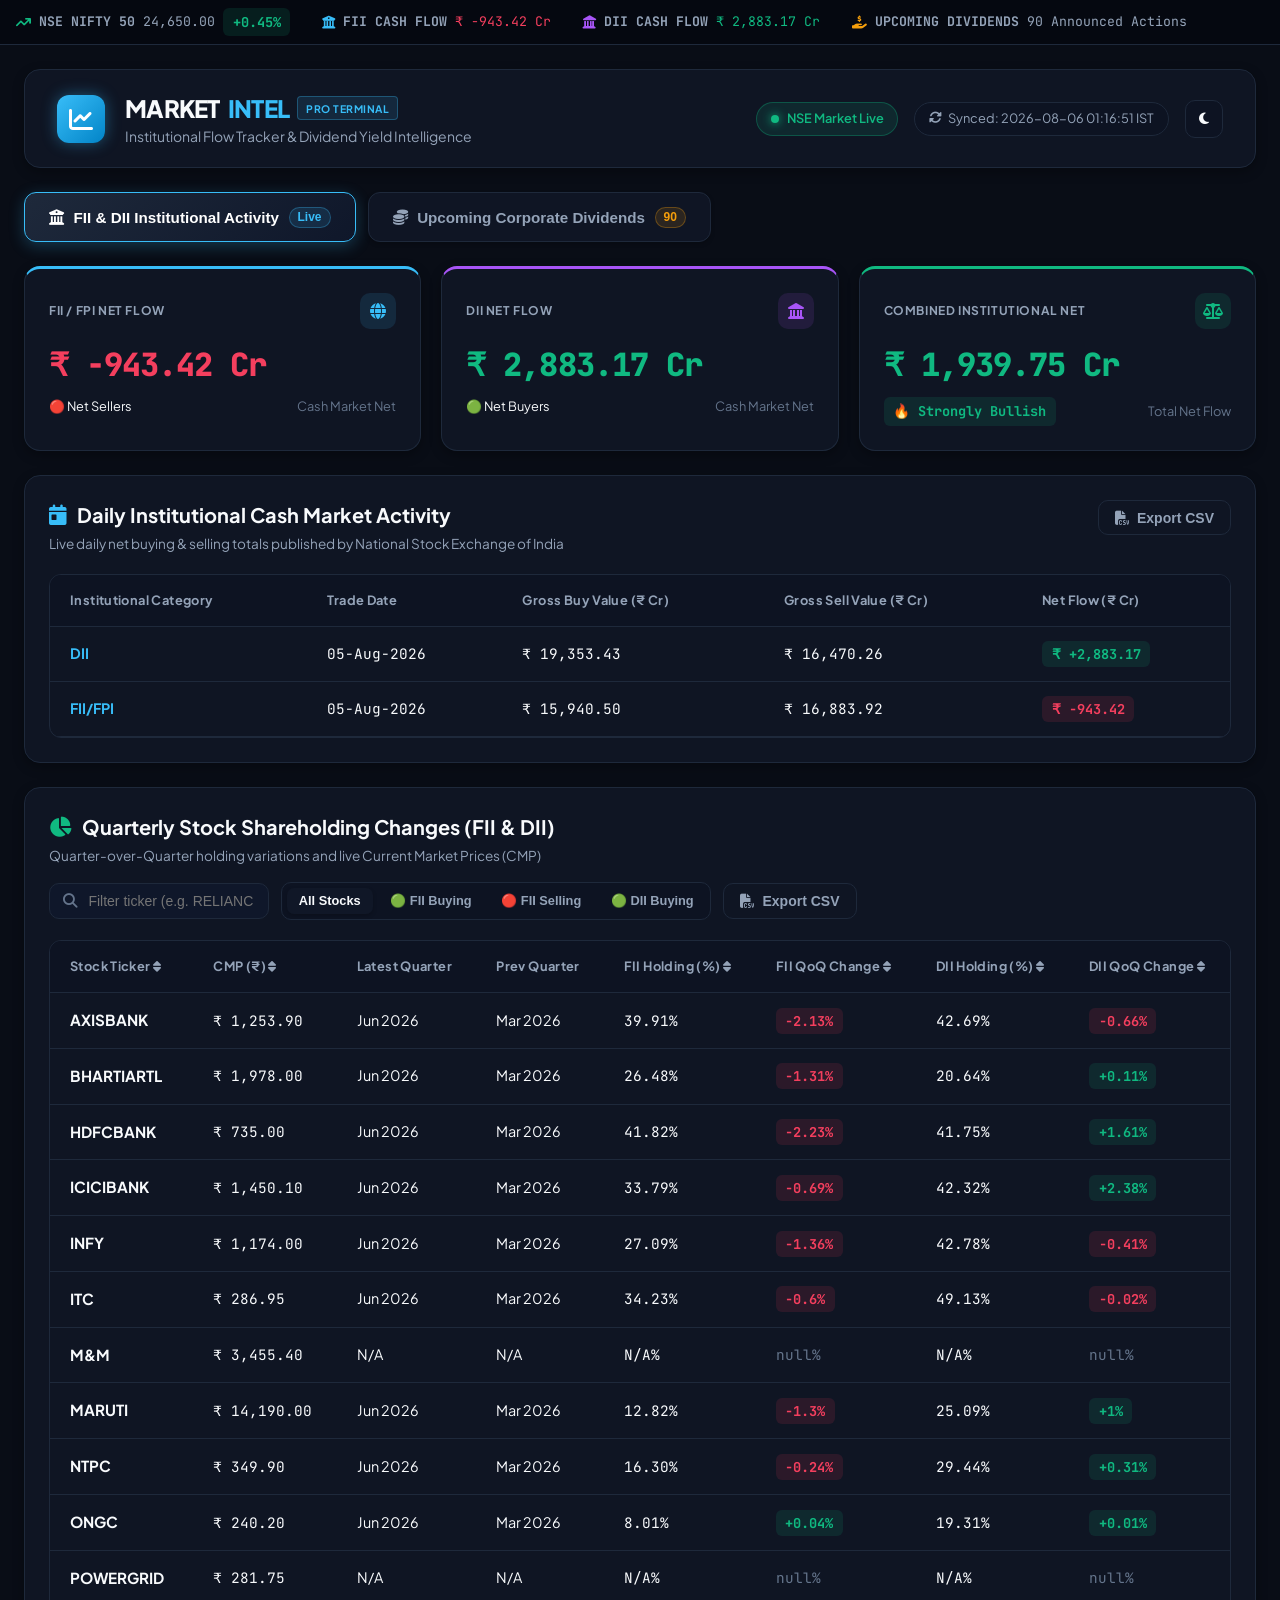
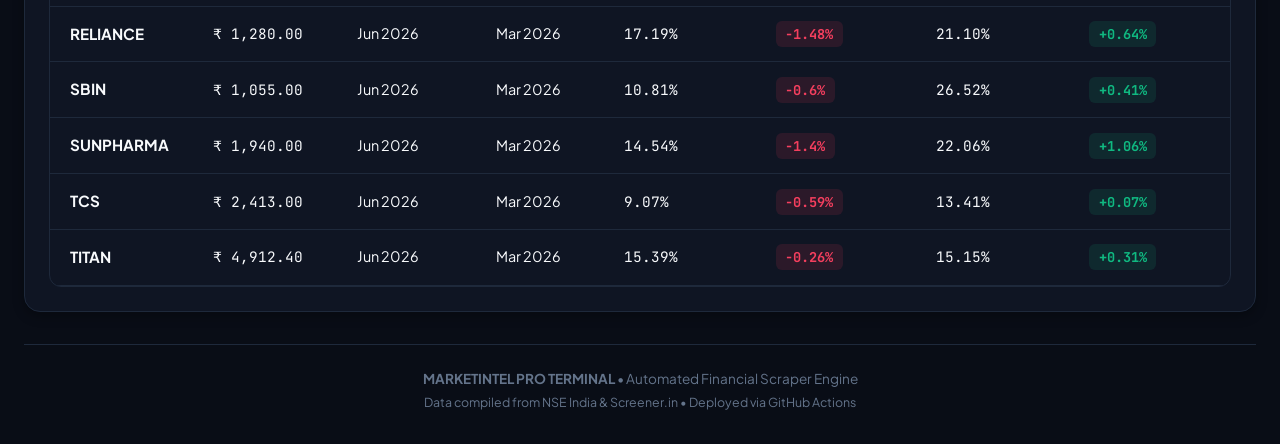
==== index.html @ 1857e396 "Initial commit: Indian Market Financial Intelligence Framework" ====
<!DOCTYPE html>
<html lang="en" data-theme="dark">
<head>
  <meta charset="UTF-8">
  <meta name="viewport" content="width=device-width, initial-scale=1.0">
  <title>Indian Market Intelligence | Professional Institutional & Dividend Terminal</title>
  <meta name="description" content="Institutional Market Flow (FII/DII) & Corporate Dividend Intelligence Platform for Indian Equities (NSE).">
  
  <link rel="preconnect" href="https://fonts.googleapis.com">
  <link rel="preconnect" href="https://fonts.gstatic.com" crossorigin>
  <link href="https://fonts.googleapis.com/css2?family=JetBrains+Mono:wght@400;500;600;700&family=Plus+Jakarta+Sans:wght@400;500;600;700;800&display=swap" rel="stylesheet">
  <link rel="stylesheet" href="https://cdnjs.cloudflare.com/ajax/libs/font-awesome/6.5.1/css/all.min.css">
  <link rel="stylesheet" href="styles.css">
</head>
<body>
  <div class="app-shell">
    <div class="ticker-bar">
      <div class="ticker-content" id="ticker-marquee">
        <span class="ticker-item"><i class="fa-solid fa-arrow-trend-up text-emerald"></i> <strong>NSE NIFTY 50</strong> 24,650.00 <span class="badge-emerald">+0.45%</span></span>
        <span class="ticker-item"><i class="fa-solid fa-building-columns text-cyan"></i> <strong>FII CASH FLOW</strong> <span id="ticker-fii">Loading...</span></span>
        <span class="ticker-item"><i class="fa-solid fa-landmark text-purple"></i> <strong>DII CASH FLOW</strong> <span id="ticker-dii">Loading...</span></span>
        <span class="ticker-item"><i class="fa-solid fa-hand-holding-dollar text-amber"></i> <strong>UPCOMING DIVIDENDS</strong> <span id="ticker-div">Loading...</span></span>
      </div>
    </div>

    <header class="main-header">
      <div class="brand-section">
        <div class="brand-logo">
          <i class="fa-solid fa-chart-line"></i>
        </div>
        <div>
          <div class="brand-title">
            MARKET<span>INTEL</span>
            <span class="pro-tag">PRO TERMINAL</span>
          </div>
          <p class="brand-sub">Institutional Flow Tracker & Dividend Yield Intelligence</p>
        </div>
      </div>

      <div class="header-actions">
        <div class="status-indicator">
          <span class="pulse-dot"></span>
          <span id="market-status-text">NSE Market Live</span>
        </div>
        <div class="last-sync" id="last-sync-badge">
          <i class="fa-solid fa-rotate"></i> <span id="last-updated">Updating...</span>
        </div>
        <button class="theme-toggle-btn" onclick="toggleTheme()" title="Toggle Dark/Light Mode">
          <i class="fa-solid fa-moon" id="theme-icon"></i>
        </button>
      </div>
    </header>

    <nav class="nav-tabs">
      <button class="tab-btn active" id="tab-fii-btn" onclick="switchTab('fii')">
        <i class="fa-solid fa-building-columns"></i>
        <span>FII & DII Institutional Activity</span>
        <span class="tab-badge" id="fii-count-badge">Live</span>
      </button>
      <button class="tab-btn" id="tab-div-btn" onclick="switchTab('dividends')">
        <i class="fa-solid fa-coins"></i>
        <span>Upcoming Corporate Dividends</span>
        <span class="tab-badge badge-amber" id="div-count-badge">0</span>
      </button>
    </nav>

    <main id="tab-fii" class="tab-pane active">
      <section class="metrics-row">
        <div class="pro-card metric-card border-cyan">
          <div class="metric-head">
            <span class="metric-label">FII / FPI NET FLOW</span>
            <div class="icon-circle icon-cyan"><i class="fa-solid fa-globe"></i></div>
          </div>
          <div class="metric-amount" id="fii-net-val">₹ 0.00 Cr</div>
          <div class="metric-footer">
            <span class="sentiment-tag" id="fii-sentiment">Analyzing...</span>
            <span class="text-muted">Cash Market Net</span>
          </div>
        </div>

        <div class="pro-card metric-card border-purple">
          <div class="metric-head">
            <span class="metric-label">DII NET FLOW</span>
            <div class="icon-circle icon-purple"><i class="fa-solid fa-landmark"></i></div>
          </div>
          <div class="metric-amount" id="dii-net-val">₹ 0.00 Cr</div>
          <div class="metric-footer">
            <span class="sentiment-tag" id="dii-sentiment">Analyzing...</span>
            <span class="text-muted">Cash Market Net</span>
          </div>
        </div>

        <div class="pro-card metric-card border-emerald">
          <div class="metric-head">
            <span class="metric-label">COMBINED INSTITUTIONAL NET</span>
            <div class="icon-circle icon-emerald"><i class="fa-solid fa-scale-balanced"></i></div>
          </div>
          <div class="metric-amount" id="total-flow-val">₹ 0.00 Cr</div>
          <div class="metric-footer">
            <span class="sentiment-badge" id="market-sentiment-badge">Bullish</span>
            <span class="text-muted">Total Net Flow</span>
          </div>
        </div>
      </section>

      <section class="pro-card section-card">
        <div class="card-header">
          <div>
            <h2 class="card-title"><i class="fa-solid fa-calendar-day text-cyan"></i> Daily Institutional Cash Market Activity</h2>
            <p class="card-subtitle">Live daily net buying & selling totals published by National Stock Exchange of India</p>
          </div>
          <button class="btn btn-outline" onclick="exportTableToCSV('daily-table', 'daily_fii_dii_flows.csv')">
            <i class="fa-solid fa-file-csv"></i> Export CSV
          </button>
        </div>
        <div class="table-container">
          <table id="daily-table" class="pro-table">
            <thead>
              <tr>
                <th>Institutional Category</th>
                <th>Trade Date</th>
                <th>Gross Buy Value (₹ Cr)</th>
                <th>Gross Sell Value (₹ Cr)</th>
                <th>Net Flow (₹ Cr)</th>
              </tr>
            </thead>
            <tbody id="daily-table-body">
              <tr><td colspan="5" class="loading-state"><i class="fa-solid fa-spinner fa-spin"></i> Fetching live NSE institutional activity...</td></tr>
            </tbody>
          </table>
        </div>
      </section>

      <section class="pro-card section-card">
        <div class="card-header flex-header">
          <div>
            <h2 class="card-title"><i class="fa-solid fa-chart-pie text-emerald"></i> Quarterly Stock Shareholding Changes (FII & DII)</h2>
            <p class="card-subtitle">Quarter-over-Quarter holding variations and live Current Market Prices (CMP)</p>
          </div>
          
          <div class="toolbar-group">
            <div class="search-input-wrapper">
              <i class="fa-solid fa-magnifying-glass search-icon"></i>
              <input type="text" id="stock-search-input" placeholder="Filter ticker (e.g. RELIANCE, TCS)..." onkeyup="filterStockTable()">
            </div>
            
            <div class="pill-group">
              <button class="pill-btn active" id="filter-all-btn" onclick="setStockFilter('all')">All Stocks</button>
              <button class="pill-btn" id="filter-fii-buy-btn" onclick="setStockFilter('fii-buy')">🟢 FII Buying</button>
              <button class="pill-btn" id="filter-fii-sell-btn" onclick="setStockFilter('fii-sell')">🔴 FII Selling</button>
              <button class="pill-btn" id="filter-dii-buy-btn" onclick="setStockFilter('dii-buy')">🟢 DII Buying</button>
            </div>

            <button class="btn btn-outline" onclick="exportTableToCSV('stocks-table', 'fii_dii_stock_holdings.csv')">
              <i class="fa-solid fa-file-csv"></i> Export CSV
            </button>
          </div>
        </div>

        <div class="table-container">
          <table id="stocks-table" class="pro-table">
            <thead>
              <tr>
                <th onclick="sortStockTable('Stock')">Stock Ticker <i class="fa-solid fa-sort"></i></th>
                <th onclick="sortStockTable('CMP')">CMP (₹) <i class="fa-solid fa-sort"></i></th>
                <th>Latest Quarter</th>
                <th>Prev Quarter</th>
                <th onclick="sortStockTable('FII (%)')">FII Holding (%) <i class="fa-solid fa-sort"></i></th>
                <th onclick="sortStockTable('FII QoQ Change (%)')">FII QoQ Change <i class="fa-solid fa-sort"></i></th>
                <th onclick="sortStockTable('DII (%)')">DII Holding (%) <i class="fa-solid fa-sort"></i></th>
                <th onclick="sortStockTable('DII QoQ Change (%)')">DII QoQ Change <i class="fa-solid fa-sort"></i></th>
              </tr>
            </thead>
            <tbody id="stocks-table-body">
              <tr><td colspan="8" class="loading-state"><i class="fa-solid fa-spinner fa-spin"></i> Loading stock shareholding records...</td></tr>
            </tbody>
          </table>
        </div>
      </section>
    </main>

    <main id="tab-dividends" class="tab-pane">
      <section class="metrics-row">
        <div class="pro-card metric-card border-amber">
          <div class="metric-head">
            <span class="metric-label">UPCOMING DIVIDEND ACTIONS</span>
            <div class="icon-circle icon-amber"><i class="fa-solid fa-calendar-check"></i></div>
          </div>
          <div class="metric-amount" id="div-count-val">0</div>
          <div class="metric-footer">
            <span class="text-muted">Corporate Announcements</span>
          </div>
        </div>

        <div class="pro-card metric-card border-cyan">
          <div class="metric-head">
            <span class="metric-label">MAX DIVIDEND PAYOUT</span>
            <div class="icon-circle icon-cyan"><i class="fa-solid fa-sack-dollar"></i></div>
          </div>
          <div class="metric-amount" id="div-max-val">₹ 0.00</div>
          <div class="metric-footer">
            <span class="text-muted">Highest Dividend Per Share</span>
          </div>
        </div>

        <div class="pro-card metric-card border-emerald">
          <div class="metric-head">
            <span class="metric-label">MAX ESTIMATED EARNING</span>
            <div class="icon-circle icon-emerald"><i class="fa-solid fa-piggy-bank"></i></div>
          </div>
          <div class="metric-amount" id="div-top-calc-val">₹ 0.00</div>
          <div class="metric-footer">
            <span class="text-muted" id="div-top-calc-sub">Based on ₹1,00,000 capital</span>
          </div>
        </div>
      </section>

      <section class="pro-card calculator-panel">
        <div class="calc-header">
          <div>
            <h3 class="calc-title"><i class="fa-solid fa-calculator text-amber"></i> Interactive Dividend Yield Earnings Calculator</h3>
            <p class="calc-sub">Simulate estimated dividend cash returns based on your capital allocation</p>
          </div>
          <div class="quick-preset-btns">
            <span class="preset-label">Quick Capital Presets:</span>
            <button class="btn btn-sm btn-preset" onclick="setCapitalPreset(50000)">₹50K</button>
            <button class="btn btn-sm btn-preset active" onclick="setCapitalPreset(100000)">₹1 Lakh</button>
            <button class="btn btn-sm btn-preset" onclick="setCapitalPreset(500000)">₹5 Lakhs</button>
            <button class="btn btn-sm btn-preset" onclick="setCapitalPreset(1000000)">₹10 Lakhs</button>
          </div>
        </div>

        <div class="calc-inputs-grid">
          <div class="form-group">
            <label for="div-search-input"><i class="fa-solid fa-magnifying-glass"></i> Filter Ticker Symbol</label>
            <input type="text" id="div-search-input" class="form-control" placeholder="Search symbol (e.g. SBIN, TCS)..." onkeyup="renderDividendsTable()">
          </div>

          <div class="form-group">
            <label for="div-investment-input"><i class="fa-solid fa-indian-rupee-sign"></i> Capital Allocation (₹)</label>
            <input type="number" id="div-investment-input" class="form-control font-mono" value="100000" step="10000" min="1000" onchange="renderDividendsTable()" onkeyup="renderDividendsTable()">
          </div>
        </div>
      </section>

      <section class="pro-card section-card">
        <div class="card-header">
          <div>
            <h2 class="card-title"><i class="fa-solid fa-hand-holding-dollar text-amber"></i> Corporate Dividend Schedule</h2>
            <p class="card-subtitle">Ex-Dividend dates, declared payout per share, CMP, and calculated income</p>
          </div>
          <button class="btn btn-outline" onclick="exportTableToCSV('dividends-table', 'upcoming_dividends_schedule.csv')">
            <i class="fa-solid fa-file-csv"></i> Export CSV
          </button>
        </div>
        <div class="table-container">
          <table id="dividends-table" class="pro-table">
            <thead>
              <tr>
                <th onclick="sortDividendsTable('stock')">Stock Ticker <i class="fa-solid fa-sort"></i></th>
                <th onclick="sortDividendsTable('dividentex date')">Ex-Dividend Date <i class="fa-solid fa-sort"></i></th>
                <th onclick="sortDividendsTable('CMP')">CMP (₹) <i class="fa-solid fa-sort"></i></th>
                <th onclick="sortDividendsTable('Divident per share')">Dividend / Share (₹) <i class="fa-solid fa-sort"></i></th>
                <th onclick="sortDividendsTable('calculated_div')">Est. Cash Return (₹) <i class="fa-solid fa-sort"></i></th>
              </tr>
            </thead>
            <tbody id="dividends-table-body">
              <tr><td colspan="5" class="loading-state"><i class="fa-solid fa-spinner fa-spin"></i> Loading dividend schedule...</td></tr>
            </tbody>
          </table>
        </div>
      </section>
    </main>

    <footer class="pro-footer">
      <div class="footer-content">
        <p><strong>MARKETINTEL PRO TERMINAL</strong> • Automated Financial Scraper Engine</p>
        <p class="footer-sub">Data compiled from NSE India & Screener.in • Deployed via GitHub Actions</p>
      </div>
    </footer>
  </div>

  <script src="app.js"></script>
</body>
</html>
---- styles.css ----
:root {
  --bg-app: #090d16;
  --bg-card: rgba(18, 25, 41, 0.75);
  --bg-card-hover: rgba(26, 36, 59, 0.85);
  --bg-table-header: #0d1322;
  --bg-input: #0f172a;
  --border-color: #1e293b;
  --border-color-hover: #334155;

  --text-primary: #f8fafc;
  --text-secondary: #94a3b8;
  --text-muted: #64748b;

  --accent-cyan: #38bdf8;
  --accent-cyan-bg: rgba(56, 189, 248, 0.12);
  --accent-emerald: #10b981;
  --accent-emerald-bg: rgba(16, 185, 129, 0.12);
  --accent-rose: #f43f5e;
  --accent-rose-bg: rgba(244, 63, 94, 0.12);
  --accent-amber: #f59e0b;
  --accent-amber-bg: rgba(245, 158, 11, 0.12);
  --accent-purple: #a855f7;
  --accent-purple-bg: rgba(168, 85, 247, 0.12);

  --font-main: 'Plus Jakarta Sans', -apple-system, system-ui, sans-serif;
  --font-mono: 'JetBrains Mono', monospace;

  --shadow-sm: 0 2px 4px rgba(0, 0, 0, 0.2);
  --shadow-md: 0 4px 12px rgba(0, 0, 0, 0.3);
  --shadow-lg: 0 10px 25px rgba(0, 0, 0, 0.4);
}

[data-theme="light"] {
  --bg-app: #f1f5f9;
  --bg-card: #ffffff;
  --bg-card-hover: #f8fafc;
  --bg-table-header: #e2e8f0;
  --bg-input: #ffffff;
  --border-color: #cbd5e1;
  --border-color-hover: #94a3b8;

  --text-primary: #0f172a;
  --text-secondary: #475569;
  --text-muted: #64748b;

  --shadow-sm: 0 2px 4px rgba(0, 0, 0, 0.05);
  --shadow-md: 0 4px 12px rgba(0, 0, 0, 0.08);
  --shadow-lg: 0 10px 25px rgba(0, 0, 0, 0.12);
}

* {
  box-sizing: border-box;
  margin: 0;
  padding: 0;
}

body {
  font-family: var(--font-main);
  background-color: var(--bg-app);
  color: var(--text-primary);
  line-height: 1.5;
  min-height: 100vh;
  transition: background-color 0.3s ease, color 0.3s ease;
  -webkit-font-smoothing: antialiased;
}

.app-shell {
  max-width: 1440px;
  margin: 0 auto;
  padding: 0 1.5rem 2rem 1.5rem;
}

.font-mono {
  font-family: var(--font-mono);
}

.text-cyan { color: var(--accent-cyan) !important; }
.text-emerald { color: var(--accent-emerald) !important; }
.text-rose { color: var(--accent-rose) !important; }
.text-amber { color: var(--accent-amber) !important; }
.text-purple { color: var(--accent-purple) !important; }
.text-muted { color: var(--text-muted) !important; }

.ticker-bar {
  background: #050810;
  border-bottom: 1px solid var(--border-color);
  padding: 0.5rem 1rem;
  margin: 0 -1.5rem 1.5rem -1.5rem;
  overflow: hidden;
  white-space: nowrap;
}

.ticker-content {
  display: flex;
  gap: 2rem;
  font-size: 0.825rem;
  font-family: var(--font-mono);
  color: var(--text-secondary);
}

.ticker-item {
  display: inline-flex;
  align-items: center;
  gap: 0.5rem;
}

.main-header {
  display: flex;
  justify-content: space-between;
  align-items: center;
  background: var(--bg-card);
  backdrop-filter: blur(16px);
  border: 1px solid var(--border-color);
  padding: 1.25rem 2rem;
  border-radius: 16px;
  margin-bottom: 1.5rem;
  box-shadow: var(--shadow-md);
}

.brand-section {
  display: flex;
  align-items: center;
  gap: 1.25rem;
}

.brand-logo {
  width: 48px;
  height: 48px;
  background: linear-gradient(135deg, var(--accent-cyan) 0%, #0284c7 100%);
  border-radius: 12px;
  display: flex;
  align-items: center;
  justify-content: center;
  font-size: 1.5rem;
  color: #ffffff;
  box-shadow: 0 0 15px rgba(56, 189, 248, 0.4);
}

.brand-title {
  font-size: 1.5rem;
  font-weight: 800;
  color: var(--text-primary);
  letter-spacing: -0.03em;
  display: flex;
  align-items: center;
  gap: 0.5rem;
}

.brand-title span {
  color: var(--accent-cyan);
}

.pro-tag {
  font-size: 0.65rem;
  font-weight: 700;
  background: var(--accent-cyan-bg);
  color: var(--accent-cyan);
  padding: 0.2rem 0.5rem;
  border-radius: 4px;
  border: 1px solid rgba(56, 189, 248, 0.3);
  letter-spacing: 0.05em;
}

.brand-sub {
  font-size: 0.875rem;
  color: var(--text-secondary);
}

.header-actions {
  display: flex;
  align-items: center;
  gap: 1rem;
}

.status-indicator {
  display: flex;
  align-items: center;
  gap: 0.5rem;
  background: var(--accent-emerald-bg);
  color: var(--accent-emerald);
  padding: 0.4rem 0.85rem;
  border-radius: 20px;
  font-size: 0.8rem;
  font-weight: 600;
  border: 1px solid rgba(16, 185, 129, 0.3);
}

.pulse-dot {
  width: 8px;
  height: 8px;
  background-color: var(--accent-emerald);
  border-radius: 50%;
  box-shadow: 0 0 10px var(--accent-emerald);
  animation: pulse 2s infinite;
}

@keyframes pulse {
  0% { transform: scale(0.95); box-shadow: 0 0 0 0 rgba(16, 185, 129, 0.7); }
  70% { transform: scale(1); box-shadow: 0 0 0 8px rgba(16, 185, 129, 0); }
  100% { transform: scale(0.95); box-shadow: 0 0 0 0 rgba(16, 185, 129, 0); }
}

.last-sync {
  font-size: 0.8rem;
  color: var(--text-secondary);
  background: var(--bg-table-header);
  padding: 0.4rem 0.85rem;
  border-radius: 20px;
  border: 1px solid var(--border-color);
  display: flex;
  align-items: center;
  gap: 0.4rem;
}

.theme-toggle-btn {
  background: var(--bg-table-header);
  border: 1px solid var(--border-color);
  color: var(--text-primary);
  width: 38px;
  height: 38px;
  border-radius: 10px;
  cursor: pointer;
  display: flex;
  align-items: center;
  justify-content: center;
  transition: all 0.2s;
}

.theme-toggle-btn:hover {
  border-color: var(--accent-cyan);
  color: var(--accent-cyan);
}

.nav-tabs {
  display: flex;
  gap: 0.75rem;
  margin-bottom: 1.5rem;
}

.tab-btn {
  background: var(--bg-card);
  border: 1px solid var(--border-color);
  color: var(--text-secondary);
  padding: 0.85rem 1.5rem;
  font-size: 0.95rem;
  font-weight: 600;
  border-radius: 12px;
  cursor: pointer;
  transition: all 0.2s cubic-bezier(0.4, 0, 0.2, 1);
  display: flex;
  align-items: center;
  gap: 0.6rem;
  box-shadow: var(--shadow-sm);
}

.tab-btn:hover {
  color: var(--text-primary);
  background: var(--bg-card-hover);
  border-color: var(--border-color-hover);
}

.tab-btn.active {
  color: #ffffff;
  background: linear-gradient(135deg, #1e293b 0%, #0f172a 100%);
  border-color: var(--accent-cyan);
  box-shadow: 0 4px 15px rgba(56, 189, 248, 0.25);
}

.tab-badge {
  font-size: 0.75rem;
  padding: 0.15rem 0.5rem;
  border-radius: 12px;
  background: var(--accent-cyan-bg);
  color: var(--accent-cyan);
  border: 1px solid rgba(56, 189, 248, 0.3);
}

.badge-amber {
  background: var(--accent-amber-bg);
  color: var(--accent-amber);
  border-color: rgba(245, 158, 11, 0.3);
}

.tab-pane {
  display: none;
}

.tab-pane.active {
  display: block;
  animation: fadeIn 0.3s ease;
}

@keyframes fadeIn {
  from { opacity: 0; transform: translateY(6px); }
  to { opacity: 1; transform: translateY(0); }
}

.pro-card {
  background: var(--bg-card);
  backdrop-filter: blur(16px);
  border: 1px solid var(--border-color);
  border-radius: 16px;
  padding: 1.5rem;
  box-shadow: var(--shadow-md);
  transition: all 0.2s ease;
}

.pro-card:hover {
  border-color: var(--border-color-hover);
}

.metrics-row {
  display: grid;
  grid-template-columns: repeat(auto-fit, minmax(300px, 1fr));
  gap: 1.25rem;
  margin-bottom: 1.5rem;
}

.metric-card {
  position: relative;
  overflow: hidden;
}

.border-cyan { border-top: 3px solid var(--accent-cyan); }
.border-purple { border-top: 3px solid var(--accent-purple); }
.border-emerald { border-top: 3px solid var(--accent-emerald); }
.border-amber { border-top: 3px solid var(--accent-amber); }

.metric-head {
  display: flex;
  justify-content: space-between;
  align-items: center;
  margin-bottom: 0.75rem;
}

.metric-label {
  font-size: 0.75rem;
  font-weight: 700;
  color: var(--text-secondary);
  letter-spacing: 0.05em;
}

.icon-circle {
  width: 36px;
  height: 36px;
  border-radius: 10px;
  display: flex;
  align-items: center;
  justify-content: center;
  font-size: 1rem;
}

.icon-cyan { background: var(--accent-cyan-bg); color: var(--accent-cyan); }
.icon-purple { background: var(--accent-purple-bg); color: var(--accent-purple); }
.icon-emerald { background: var(--accent-emerald-bg); color: var(--accent-emerald); }
.icon-amber { background: var(--accent-amber-bg); color: var(--accent-amber); }

.metric-amount {
  font-size: 2rem;
  font-weight: 800;
  font-family: var(--font-mono);
  color: var(--text-primary);
  margin-bottom: 0.5rem;
  letter-spacing: -0.03em;
}

.metric-footer {
  display: flex;
  align-items: center;
  justify-content: space-between;
  font-size: 0.8rem;
}

.sentiment-badge {
  background: var(--accent-emerald-bg);
  color: var(--accent-emerald);
  padding: 0.2rem 0.6rem;
  border-radius: 6px;
  font-weight: 700;
}

.section-card {
  margin-bottom: 1.5rem;
}

.card-header {
  display: flex;
  justify-content: space-between;
  align-items: flex-start;
  margin-bottom: 1.25rem;
  gap: 1rem;
}

.flex-header {
  flex-wrap: wrap;
}

.card-title {
  font-size: 1.25rem;
  font-weight: 700;
  color: var(--text-primary);
  display: flex;
  align-items: center;
  gap: 0.6rem;
  margin-bottom: 0.25rem;
}

.card-subtitle {
  font-size: 0.85rem;
  color: var(--text-secondary);
}

.toolbar-group {
  display: flex;
  align-items: center;
  gap: 0.75rem;
  flex-wrap: wrap;
}

.search-input-wrapper {
  position: relative;
  display: flex;
  align-items: center;
}

.search-icon {
  position: absolute;
  left: 0.85rem;
  color: var(--text-muted);
  font-size: 0.9rem;
}

.search-input-wrapper input {
  background: var(--bg-input);
  border: 1px solid var(--border-color);
  color: var(--text-primary);
  padding: 0.55rem 0.85rem 0.55rem 2.4rem;
  border-radius: 10px;
  font-size: 0.875rem;
  outline: none;
  width: 220px;
  transition: all 0.2s;
}

.search-input-wrapper input:focus {
  border-color: var(--accent-cyan);
  box-shadow: 0 0 0 3px var(--accent-cyan-bg);
  width: 260px;
}

.pill-group {
  display: flex;
  gap: 0.35rem;
  background: var(--bg-table-header);
  padding: 0.3rem;
  border-radius: 10px;
  border: 1px solid var(--border-color);
}

.pill-btn {
  background: transparent;
  border: none;
  color: var(--text-secondary);
  padding: 0.35rem 0.75rem;
  font-size: 0.8rem;
  font-weight: 600;
  border-radius: 7px;
  cursor: pointer;
  transition: all 0.2s;
}

.pill-btn.active {
  background: var(--bg-card);
  color: var(--text-primary);
  box-shadow: var(--shadow-sm);
}

.btn {
  padding: 0.55rem 1rem;
  border-radius: 10px;
  font-size: 0.875rem;
  font-weight: 600;
  cursor: pointer;
  transition: all 0.2s;
  display: inline-flex;
  align-items: center;
  gap: 0.5rem;
  border: none;
}

.btn-outline {
  background: transparent;
  border: 1px solid var(--border-color);
  color: var(--text-secondary);
}

.btn-outline:hover {
  background: var(--bg-table-header);
  color: var(--text-primary);
  border-color: var(--border-color-hover);
}

.btn-preset {
  background: var(--bg-table-header);
  border: 1px solid var(--border-color);
  color: var(--text-secondary);
  font-size: 0.8rem;
  padding: 0.3rem 0.75rem;
}

.btn-preset.active {
  background: var(--accent-amber-bg);
  color: var(--accent-amber);
  border-color: rgba(245, 158, 11, 0.4);
}

.calculator-panel {
  margin-bottom: 1.5rem;
  border-left: 4px solid var(--accent-amber);
}

.calc-header {
  display: flex;
  justify-content: space-between;
  align-items: center;
  flex-wrap: wrap;
  gap: 1rem;
  margin-bottom: 1.25rem;
}

.calc-title {
  font-size: 1.15rem;
  font-weight: 700;
  color: var(--text-primary);
  display: flex;
  align-items: center;
  gap: 0.5rem;
}

.calc-sub {
  font-size: 0.85rem;
  color: var(--text-secondary);
}

.quick-preset-btns {
  display: flex;
  align-items: center;
  gap: 0.5rem;
}

.preset-label {
  font-size: 0.8rem;
  color: var(--text-muted);
  font-weight: 600;
}

.calc-inputs-grid {
  display: grid;
  grid-template-columns: repeat(auto-fit, minmax(260px, 1fr));
  gap: 1.25rem;
}

.form-group {
  display: flex;
  flex-direction: column;
  gap: 0.4rem;
}

.form-group label {
  font-size: 0.85rem;
  font-weight: 600;
  color: var(--text-secondary);
  display: flex;
  align-items: center;
  gap: 0.4rem;
}

.form-control {
  background: var(--bg-input);
  border: 1px solid var(--border-color);
  color: var(--text-primary);
  padding: 0.65rem 0.85rem;
  border-radius: 10px;
  font-size: 0.95rem;
  outline: none;
  transition: all 0.2s;
}

.form-control:focus {
  border-color: var(--accent-amber);
  box-shadow: 0 0 0 3px var(--accent-amber-bg);
}

.table-container {
  overflow-x: auto;
  border-radius: 12px;
  border: 1px solid var(--border-color);
}

.pro-table {
  width: 100%;
  border-collapse: collapse;
  text-align: left;
  font-size: 0.9rem;
}

.pro-table th {
  background: var(--bg-table-header);
  color: var(--text-secondary);
  font-weight: 700;
  font-size: 0.8rem;
  letter-spacing: 0.03em;
  padding: 1rem 1.25rem;
  border-bottom: 1px solid var(--border-color);
  cursor: pointer;
  user-select: none;
  white-space: nowrap;
}

.pro-table th:hover {
  color: var(--text-primary);
}

.pro-table td {
  padding: 1rem 1.25rem;
  border-bottom: 1px solid var(--border-color);
  color: var(--text-primary);
  white-space: nowrap;
}

.pro-table tbody tr {
  transition: background-color 0.15s;
}

.pro-table tbody tr:hover {
  background-color: var(--bg-card-hover);
}

.loading-state {
  text-align: center;
  color: var(--text-muted);
  padding: 3rem !important;
}

.badge-emerald {
  background: var(--accent-emerald-bg);
  color: var(--accent-emerald);
  padding: 0.25rem 0.6rem;
  border-radius: 6px;
  font-weight: 700;
  font-size: 0.85rem;
  font-family: var(--font-mono);
}

.badge-rose {
  background: var(--accent-rose-bg);
  color: var(--accent-rose);
  padding: 0.25rem 0.6rem;
  border-radius: 6px;
  font-weight: 700;
  font-size: 0.85rem;
  font-family: var(--font-mono);
}

.badge-neutral {
  color: var(--text-muted);
  font-family: var(--font-mono);
}

.pro-footer {
  text-align: center;
  border-top: 1px solid var(--border-color);
  padding-top: 1.5rem;
  margin-top: 2rem;
  color: var(--text-muted);
  font-size: 0.85rem;
}

.footer-sub {
  font-size: 0.775rem;
  margin-top: 0.25rem;
}
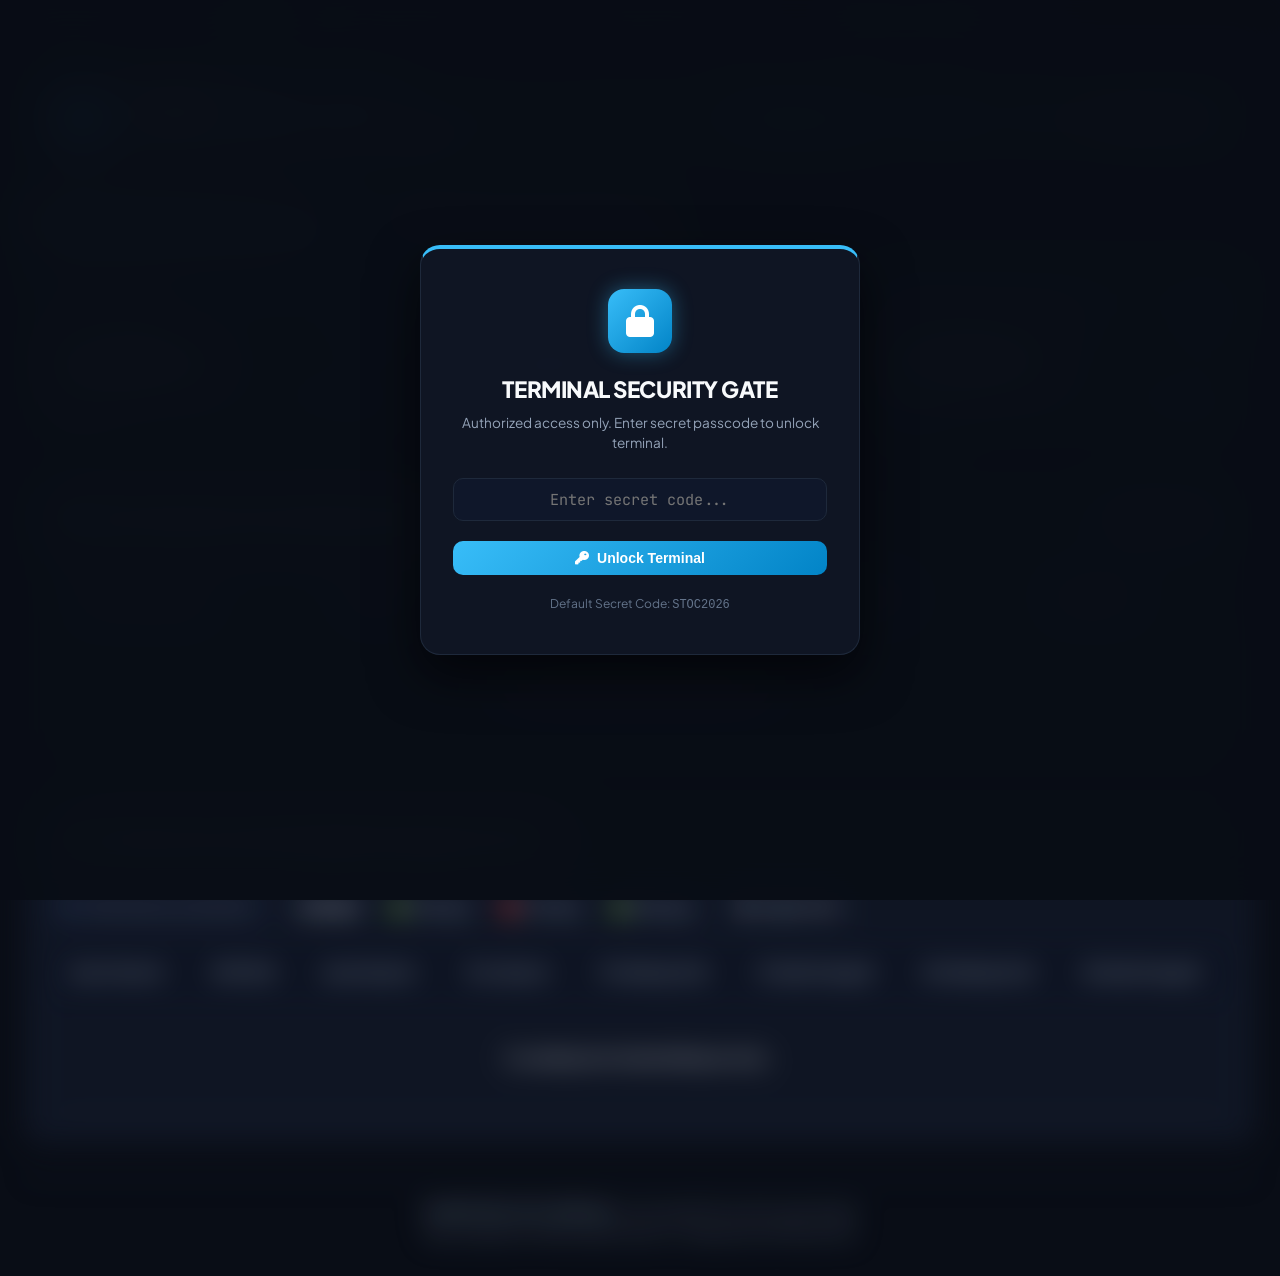
==== commit 3ec60230: "Add Security Gate passcode authentication to Streamlit & Web UI" ====
--- a/index.html
+++ b/index.html
@@ -3,7 +3,7 @@
 <head>
   <meta charset="UTF-8">
   <meta name="viewport" content="width=device-width, initial-scale=1.0">
-  <title>Indian Market Intelligence | Professional Institutional & Dividend Terminal</title>
+  <title>Indian Market Intelligence | Security Gate Terminal</title>
   <meta name="description" content="Institutional Market Flow (FII/DII) & Corporate Dividend Intelligence Platform for Indian Equities (NSE).">
   
   <link rel="preconnect" href="https://fonts.googleapis.com">
@@ -13,7 +13,30 @@
   <link rel="stylesheet" href="styles.css">
 </head>
 <body>
-  <div class="app-shell">
+
+  <!-- Security Passcode Overlay Gate -->
+  <div id="security-gate-overlay" class="security-overlay active">
+    <div class="security-modal">
+      <div class="security-icon">
+        <i class="fa-solid fa-lock"></i>
+      </div>
+      <h2>TERMINAL SECURITY GATE</h2>
+      <p class="security-sub">Authorized access only. Enter secret passcode to unlock terminal.</p>
+      
+      <form onsubmit="handlePasscodeSubmit(event)">
+        <div class="form-group margin-bottom-lg">
+          <input type="password" id="secret-passcode-input" class="form-control text-center font-mono" placeholder="Enter secret code..." required>
+        </div>
+        <div id="passcode-error-msg" class="error-badge hide">❌ Invalid secret code. Access denied.</div>
+        <button type="submit" class="btn btn-cyan btn-full">
+          <i class="fa-solid fa-key"></i> Unlock Terminal
+        </button>
+      </form>
+      <p class="passcode-hint">Default Secret Code: <code>STOC2026</code></p>
+    </div>
+  </div>
+
+  <div class="app-shell blur-protected" id="app-main-shell">
     <div class="ticker-bar">
       <div class="ticker-content" id="ticker-marquee">
         <span class="ticker-item"><i class="fa-solid fa-arrow-trend-up text-emerald"></i> <strong>NSE NIFTY 50</strong> 24,650.00 <span class="badge-emerald">+0.45%</span></span>
@@ -47,6 +70,9 @@
         </div>
         <button class="theme-toggle-btn" onclick="toggleTheme()" title="Toggle Dark/Light Mode">
           <i class="fa-solid fa-moon" id="theme-icon"></i>
+        </button>
+        <button class="btn btn-outline" onclick="lockTerminal()" title="Lock Terminal Session">
+          <i class="fa-solid fa-lock text-rose"></i> Lock Terminal
         </button>
       </div>
     </header>
--- a/styles.css
+++ b/styles.css
@@ -64,6 +64,118 @@
   -webkit-font-smoothing: antialiased;
 }
 
+.security-overlay {
+  position: fixed;
+  top: 0;
+  left: 0;
+  width: 100vw;
+  height: 100vh;
+  background: rgba(9, 13, 22, 0.95);
+  backdrop-filter: blur(24px);
+  z-index: 9999;
+  display: flex;
+  align-items: center;
+  justify-content: center;
+  opacity: 0;
+  pointer-events: none;
+  transition: opacity 0.3s ease;
+}
+
+.security-overlay.active {
+  opacity: 1;
+  pointer-events: all;
+}
+
+.security-modal {
+  width: 90%;
+  max-width: 440px;
+  background: var(--bg-card);
+  border: 1px solid var(--border-color);
+  border-top: 4px solid var(--accent-cyan);
+  padding: 2.5rem 2rem;
+  border-radius: 20px;
+  box-shadow: 0 20px 50px rgba(0, 0, 0, 0.6);
+  text-align: center;
+}
+
+.security-icon {
+  width: 64px;
+  height: 64px;
+  background: linear-gradient(135deg, var(--accent-cyan) 0%, #0284c7 100%);
+  border-radius: 16px;
+  display: flex;
+  align-items: center;
+  justify-content: center;
+  font-size: 2rem;
+  color: #ffffff;
+  margin: 0 auto 1.25rem auto;
+  box-shadow: 0 0 20px rgba(56, 189, 248, 0.4);
+}
+
+.security-modal h2 {
+  font-size: 1.4rem;
+  font-weight: 800;
+  color: var(--text-primary);
+  margin-bottom: 0.4rem;
+  letter-spacing: -0.02em;
+}
+
+.security-sub {
+  font-size: 0.85rem;
+  color: var(--text-secondary);
+  margin-bottom: 1.5rem;
+}
+
+.error-badge {
+  background: var(--accent-rose-bg);
+  color: var(--accent-rose);
+  padding: 0.5rem;
+  border-radius: 8px;
+  font-size: 0.85rem;
+  font-weight: 600;
+  margin-bottom: 1rem;
+  border: 1px solid rgba(244, 63, 94, 0.3);
+}
+
+.hide { display: none !important; }
+
+.btn-cyan {
+  background: linear-gradient(135deg, var(--accent-cyan) 0%, #0284c7 100%);
+  color: #ffffff;
+  font-weight: 700;
+}
+
+.btn-cyan:hover {
+  box-shadow: 0 0 15px rgba(56, 189, 248, 0.4);
+}
+
+.btn-full {
+  width: 100%;
+  justify-content: center;
+  padding: 0.75rem;
+  font-size: 0.95rem;
+}
+
+.passcode-hint {
+  font-size: 0.75rem;
+  color: var(--text-muted);
+  margin-top: 1.25rem;
+}
+
+.text-center { text-align: center; }
+.margin-bottom-lg { margin-bottom: 1.25rem; }
+
+.blur-protected {
+  filter: blur(14px);
+  pointer-events: none;
+  transition: filter 0.3s ease;
+}
+
+.blur-protected.unlocked {
+  filter: none;
+  pointer-events: all;
+}
+
 .app-shell {
   max-width: 1440px;
   margin: 0 auto;
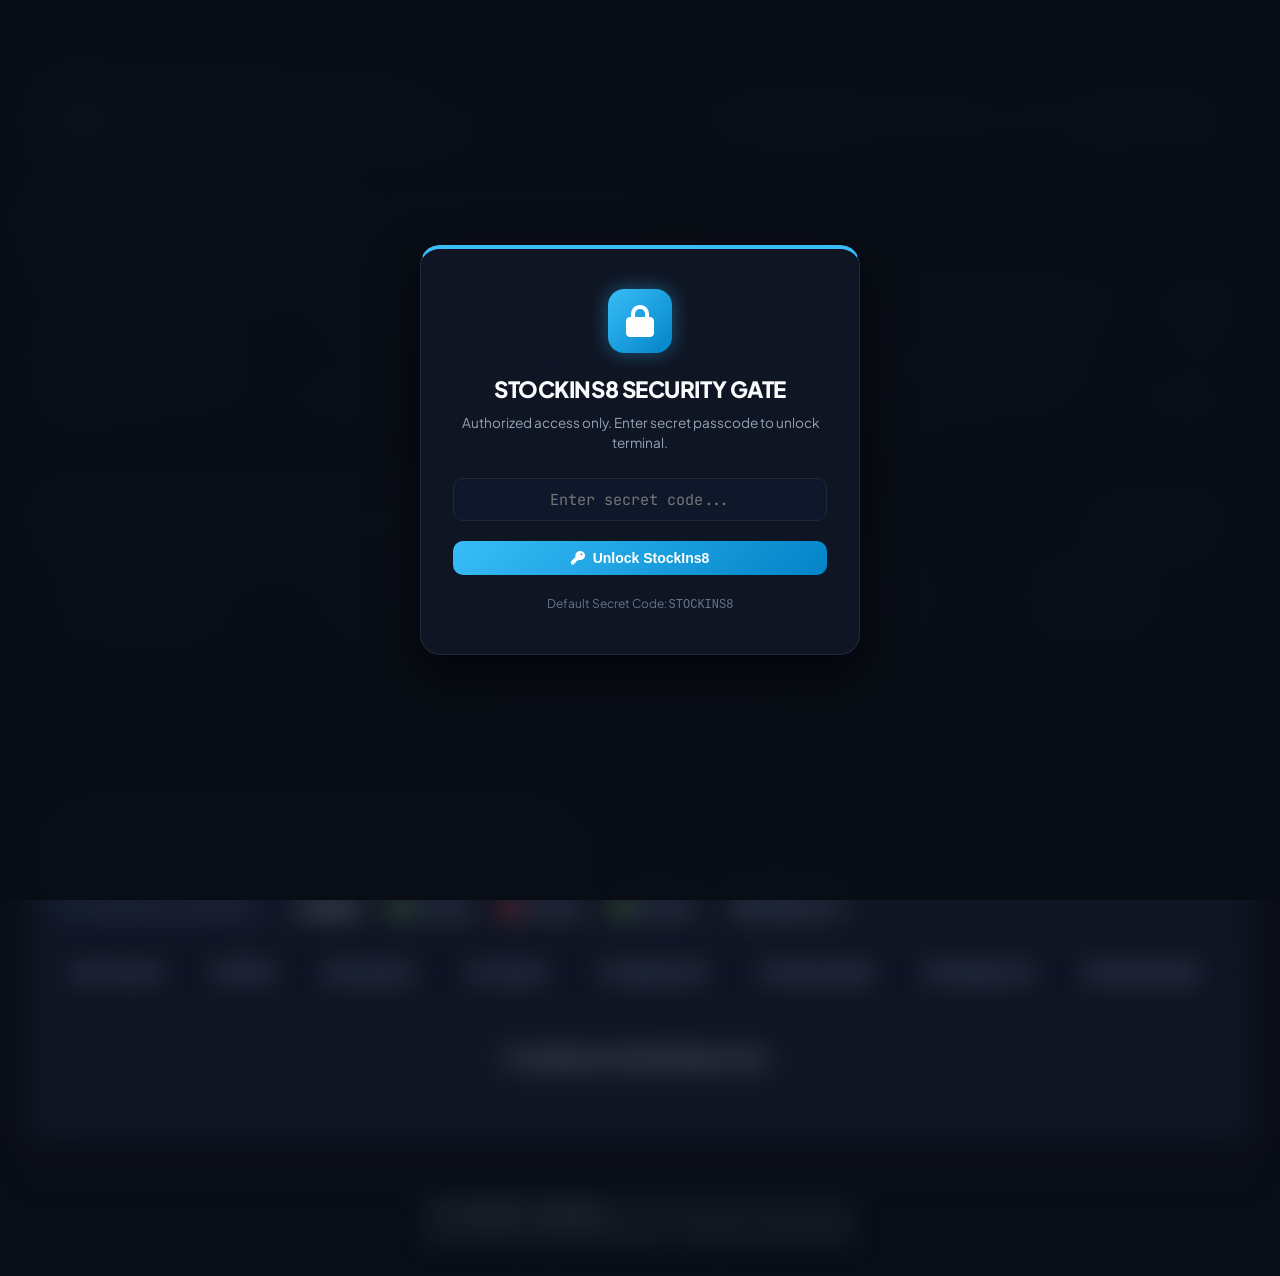
==== commit 56de820a: "Rename application to StockIns8" ====
--- a/index.html
+++ b/index.html
@@ -3,8 +3,8 @@
 <head>
   <meta charset="UTF-8">
   <meta name="viewport" content="width=device-width, initial-scale=1.0">
-  <title>Indian Market Intelligence | Security Gate Terminal</title>
-  <meta name="description" content="Institutional Market Flow (FII/DII) & Corporate Dividend Intelligence Platform for Indian Equities (NSE).">
+  <title>StockIns8 | Security Gate Pro Terminal</title>
+  <meta name="description" content="StockIns8 Institutional Market Flow (FII/DII) & Corporate Dividend Intelligence Platform for Indian Equities (NSE).">
   
   <link rel="preconnect" href="https://fonts.googleapis.com">
   <link rel="preconnect" href="https://fonts.gstatic.com" crossorigin>
@@ -20,7 +20,7 @@
       <div class="security-icon">
         <i class="fa-solid fa-lock"></i>
       </div>
-      <h2>TERMINAL SECURITY GATE</h2>
+      <h2>STOCKINS8 SECURITY GATE</h2>
       <p class="security-sub">Authorized access only. Enter secret passcode to unlock terminal.</p>
       
       <form onsubmit="handlePasscodeSubmit(event)">
@@ -29,10 +29,10 @@
         </div>
         <div id="passcode-error-msg" class="error-badge hide">❌ Invalid secret code. Access denied.</div>
         <button type="submit" class="btn btn-cyan btn-full">
-          <i class="fa-solid fa-key"></i> Unlock Terminal
+          <i class="fa-solid fa-key"></i> Unlock StockIns8
         </button>
       </form>
-      <p class="passcode-hint">Default Secret Code: <code>STOC2026</code></p>
+      <p class="passcode-hint">Default Secret Code: <code>STOCKINS8</code></p>
     </div>
   </div>
 
@@ -53,7 +53,7 @@
         </div>
         <div>
           <div class="brand-title">
-            MARKET<span>INTEL</span>
+            StockIns8<span>PRO</span>
             <span class="pro-tag">PRO TERMINAL</span>
           </div>
           <p class="brand-sub">Institutional Flow Tracker & Dividend Yield Intelligence</p>
@@ -300,7 +300,7 @@
 
     <footer class="pro-footer">
       <div class="footer-content">
-        <p><strong>MARKETINTEL PRO TERMINAL</strong> • Automated Financial Scraper Engine</p>
+        <p><strong>STOCKINS8 PRO TERMINAL</strong> • Automated Financial Scraper Engine</p>
         <p class="footer-sub">Data compiled from NSE India & Screener.in • Deployed via GitHub Actions</p>
       </div>
     </footer>
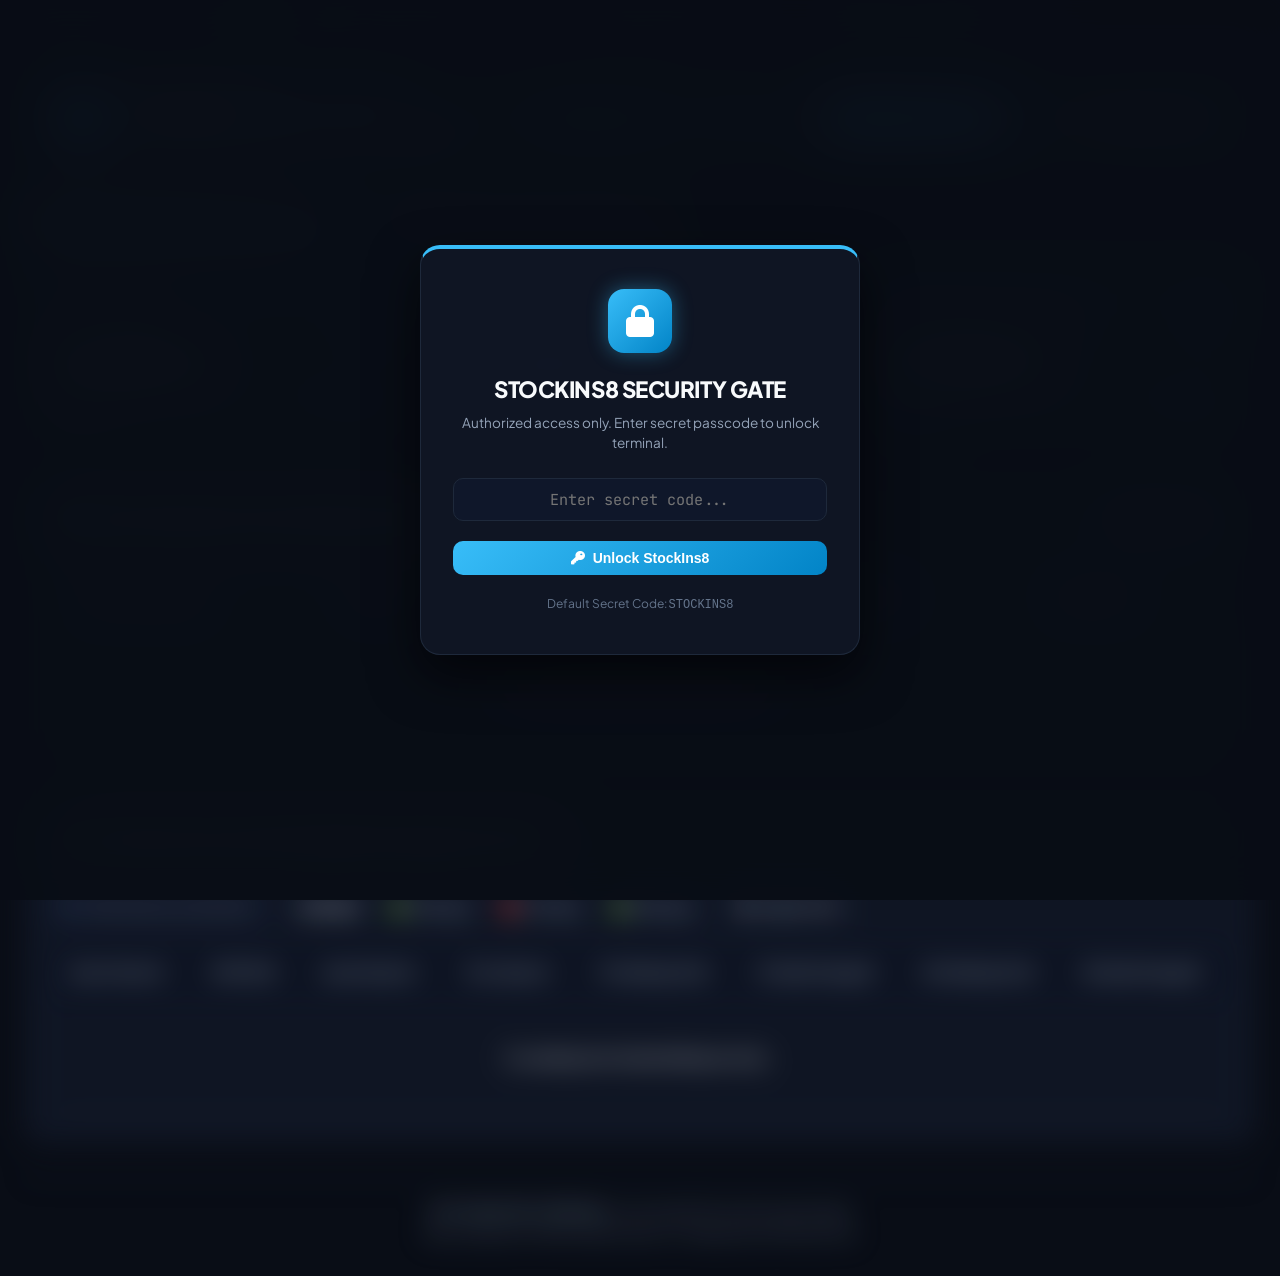
==== commit 5c402e63: "Add on-demand Live Sync & Reload button to Streamlit and Web Dashboard" ====
--- a/index.html
+++ b/index.html
@@ -68,6 +68,9 @@
         <div class="last-sync" id="last-sync-badge">
           <i class="fa-solid fa-rotate"></i> <span id="last-updated">Updating...</span>
         </div>
+        <button class="btn btn-cyan" onclick="purgeAndReloadData()" title="Purge Cache & Fetch Fresh Data">
+          <i class="fa-solid fa-bolt"></i> Live Sync & Reload
+        </button>
         <button class="theme-toggle-btn" onclick="toggleTheme()" title="Toggle Dark/Light Mode">
           <i class="fa-solid fa-moon" id="theme-icon"></i>
         </button>
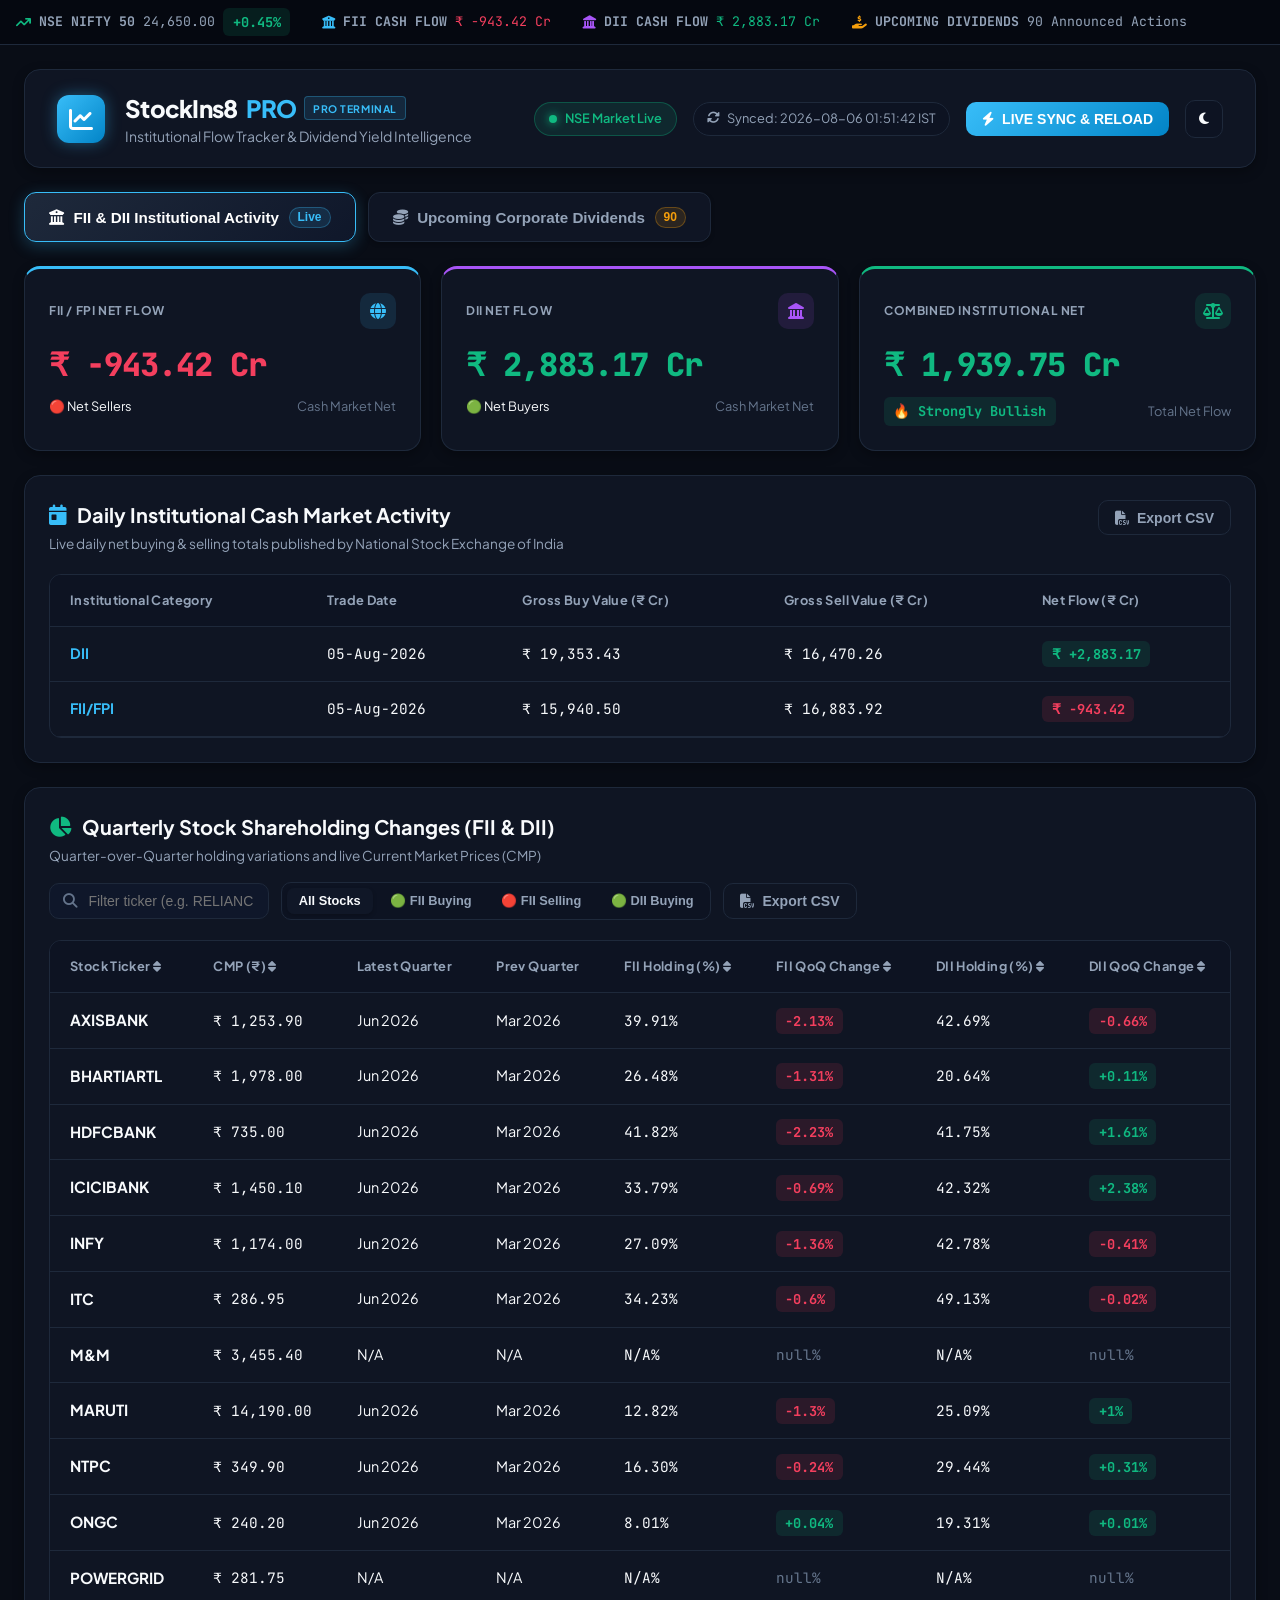
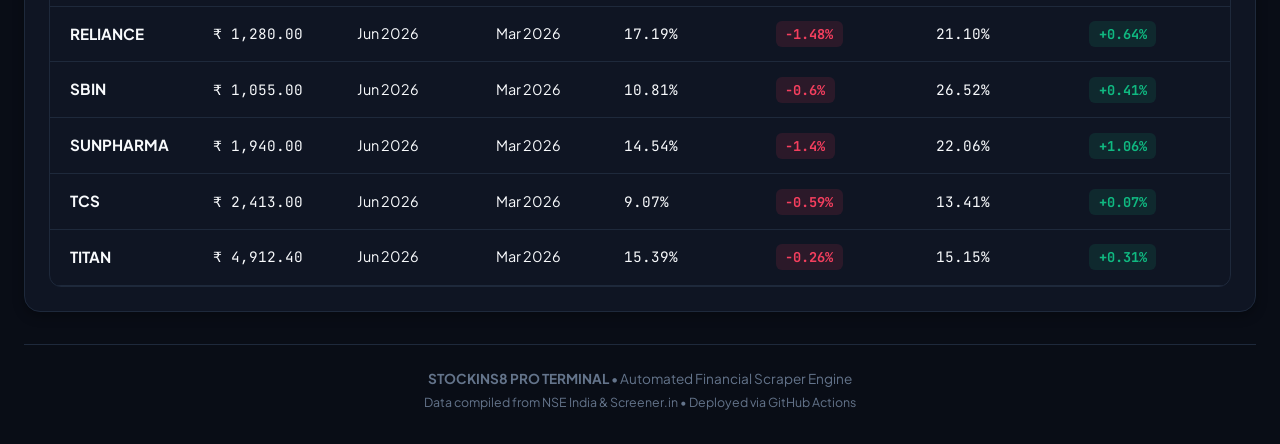
==== commit 3a0f3244: "Disable passcode gate for direct app loading and make Live Sync button prominent" ====
--- a/index.html
+++ b/index.html
@@ -3,7 +3,7 @@
 <head>
   <meta charset="UTF-8">
   <meta name="viewport" content="width=device-width, initial-scale=1.0">
-  <title>StockIns8 | Security Gate Pro Terminal</title>
+  <title>StockIns8 | Pro Market Terminal</title>
   <meta name="description" content="StockIns8 Institutional Market Flow (FII/DII) & Corporate Dividend Intelligence Platform for Indian Equities (NSE).">
   
   <link rel="preconnect" href="https://fonts.googleapis.com">
@@ -14,29 +14,7 @@
 </head>
 <body>
 
-  <!-- Security Passcode Overlay Gate -->
-  <div id="security-gate-overlay" class="security-overlay active">
-    <div class="security-modal">
-      <div class="security-icon">
-        <i class="fa-solid fa-lock"></i>
-      </div>
-      <h2>STOCKINS8 SECURITY GATE</h2>
-      <p class="security-sub">Authorized access only. Enter secret passcode to unlock terminal.</p>
-      
-      <form onsubmit="handlePasscodeSubmit(event)">
-        <div class="form-group margin-bottom-lg">
-          <input type="password" id="secret-passcode-input" class="form-control text-center font-mono" placeholder="Enter secret code..." required>
-        </div>
-        <div id="passcode-error-msg" class="error-badge hide">❌ Invalid secret code. Access denied.</div>
-        <button type="submit" class="btn btn-cyan btn-full">
-          <i class="fa-solid fa-key"></i> Unlock StockIns8
-        </button>
-      </form>
-      <p class="passcode-hint">Default Secret Code: <code>STOCKINS8</code></p>
-    </div>
-  </div>
-
-  <div class="app-shell blur-protected" id="app-main-shell">
+  <div class="app-shell" id="app-main-shell">
     <div class="ticker-bar">
       <div class="ticker-content" id="ticker-marquee">
         <span class="ticker-item"><i class="fa-solid fa-arrow-trend-up text-emerald"></i> <strong>NSE NIFTY 50</strong> 24,650.00 <span class="badge-emerald">+0.45%</span></span>
@@ -68,14 +46,11 @@
         <div class="last-sync" id="last-sync-badge">
           <i class="fa-solid fa-rotate"></i> <span id="last-updated">Updating...</span>
         </div>
-        <button class="btn btn-cyan" onclick="purgeAndReloadData()" title="Purge Cache & Fetch Fresh Data">
-          <i class="fa-solid fa-bolt"></i> Live Sync & Reload
+        <button class="btn btn-cyan btn-glow" onclick="purgeAndReloadData()" title="Purge Cache & Fetch Fresh Data">
+          <i class="fa-solid fa-bolt"></i> LIVE SYNC & RELOAD
         </button>
         <button class="theme-toggle-btn" onclick="toggleTheme()" title="Toggle Dark/Light Mode">
           <i class="fa-solid fa-moon" id="theme-icon"></i>
-        </button>
-        <button class="btn btn-outline" onclick="lockTerminal()" title="Lock Terminal Session">
-          <i class="fa-solid fa-lock text-rose"></i> Lock Terminal
         </button>
       </div>
     </header>
